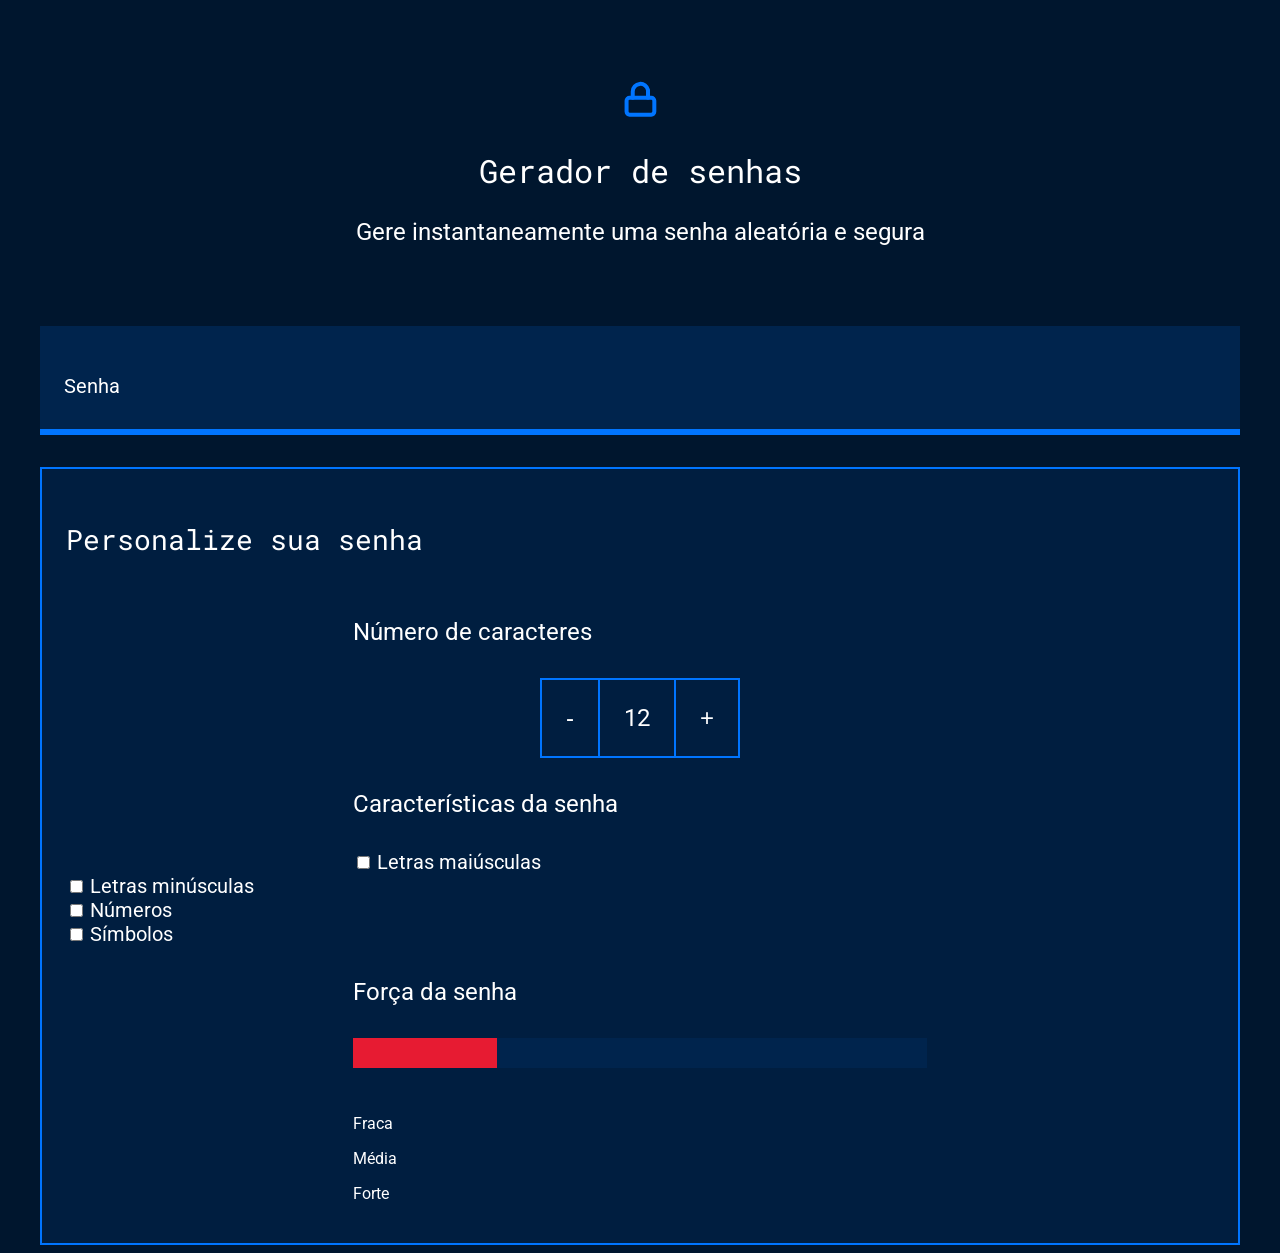
==== index.html @ b239f07e "." ====
<!DOCTYPE html>
<html lang="en">

<head>
    <meta charset="UTF-8">
    <meta name="viewport" content="width=device-width, initial-scale=1.0">
    <link rel="stylesheet" href="style.css">
    <title>Programando senhas seguras</title>
</head>

<body>
    <section class="conteudo">
        <div class="conteudo-titulo">
            <img src="unlock (3) (1).svg" alt="cadeado fechado">
            <h2 class="titulo-principal">Gerador de senhas</h2>
            <h3 class="titulo-secundario">Gere instantaneamente uma senha aleatória e segura</h3>
        </div>
        <div class="conteudo-senha">
            <label for="senha">Senha</label>
            <input name="senha" type="text" id="campo-senha" readonly>
        </div>
        <div class="parametro">
            <h3 class="parametro-titulo">Personalize sua senha</h3>
            <div class="parametro-coluna__senha">
                <div class="parametro-senha">
                    <h4 class="parametro-senha__titulo">Número de caracteres</h4>
                    <div class="parametro-senha-botoes">
                        <button class="parametro-senha__botao">-</button>
                        <p class="parametro-senha__texto">12</p>
                        <button class="parametro-senha__botao">+</button>
                    </div>
                </div>
                <div class="parametro-senha">
                    <h4 class="parametro-senha__titulo">Características da senha</h4>
                    <div class="parametro-senha-checkbox"></div>
                    <input name="maiusculo" type="checkbox">
                    <label for="maiusculo">Letras maiúsculas</label>
                </div>
                <div class="parametro-senha-checkbox">
                    <input name="minusculo" type="checkbox">
                    <label for="minusculo">Letras minúsculas</label>
                </div>
                <div class="parametro-senha-checkbox">
                    <input name="numero" type="checkbox">
                    <label for="numero">Números</label>
                </div>
                <div class="parametro-senha-checkbox">
                    <input name="simbolo" type="checkbox">
                    <label for="simbolo">Símbolos</label>
                </div>
                <div class="parametro-senha">
                    <h4 class="parametro-senha__titulo">Força da senha</h4>
                    <div class="barra"></div>
                    <div class="forca fraca"></div>
                    <div class="parametro-senha-textos">
                        <p>Fraca</p>
                        <p>Média</p>
                        <p>Forte</p>
                    </div>

                </div>
            </div>
        </div>
    </section>
</body>

</html>
---- style.css ----
@import url('https://fonts.googleapis.com/css2?family=Roboto&family=Roboto+Mono&display=swap');

:root{
    --branco: white;
    --cor-de-fundo: #00162E;
    --fundo-senha: #00244D;
    --fundo-texto: #001E40;
    --borda: #0075FF;
    --roboto: 'Roboto', sans-serif;
    --roboto-mono: 'Roboto Mono', monospace;
}

*{
    font-weight: 400;
}

body{
    color: var(--branco);
    background-color: var(--cor-de-fundo);
    font-family: var(--roboto);
}


.titulo-principal {
    font-family: var(--roboto-mono);
    font-size: 32px;
}

.titulo-secundario {
    font-size: 24px;
}

.conteudo-titulo {
    text-align: center;
    margin-top: 80px;
}

.conteudo-senha {
    margin-top: 80px;
    background: var(--fundo-senha);
    padding: 24px;
    border-bottom: 6px solid var(--borda);
}

#campo-senha {
    background-color: var(--fundo-senha);
    border: none;
    color: var(--branco);
    font-family: var(--roboto-mono);
    font-size: 40px;
    width: 70%;
}

#campo-senha:focus {
    outline: none;
}

.conteudo {
    max-width: 1200px;
    margin: 0 auto;
}


.parametro {
    background-color: var(--fundo-texto);
    border: 2px solid var(--borda);
    margin-top: 32px;
    padding: 24px;
}

.parametro-titulo {
    font-family: var(--roboto-mono);
    font-size: 28px;
}

.parametro-senha__titulo {
    font-size: 24px;
}

.parametro-coluna__senha {
    display: flex;
    flex-direction: column;
    justify-content: center;
}

.parametro-senha {
    width: 50%;
    margin: 0 auto;
}


.parametro-senha-botoes{
    display: flex;
    justify-content: center;
}

.parametro-senha__botao{
background-color: var(--fundo-texto);
color: var(--branco);
border: 2px solid var(--borda);
padding: 24px;
font-size: 24px;
cursor: pointer;
}

.parametro-senha__texto{
display: flex;
justify-content: space-between;
padding: 24px;
border-top: 2px solid var(--borda);
border-bottom: 2px solid var(--borda);
margin: 0;
font-size: 24px;
}

.media{
    background-color: #FAF408;
    width: 50%;
}

.forte{
    background-color: #00FF85;
    width: 100%;
}


label{
    font-size: 20px;
}

.checkbox{
    width: 20px;
    height: 20px;
    cursor: pointer;
}

.barra{
    background-color: var(--fundo-senha);
    height: 30px;
    width: 100%;
}
.forca{
    height: 30px;
    position: relative;
    bottom: 30px;
}

.fraca{
    width: 25%;
    background-color: #E71B32; 
}
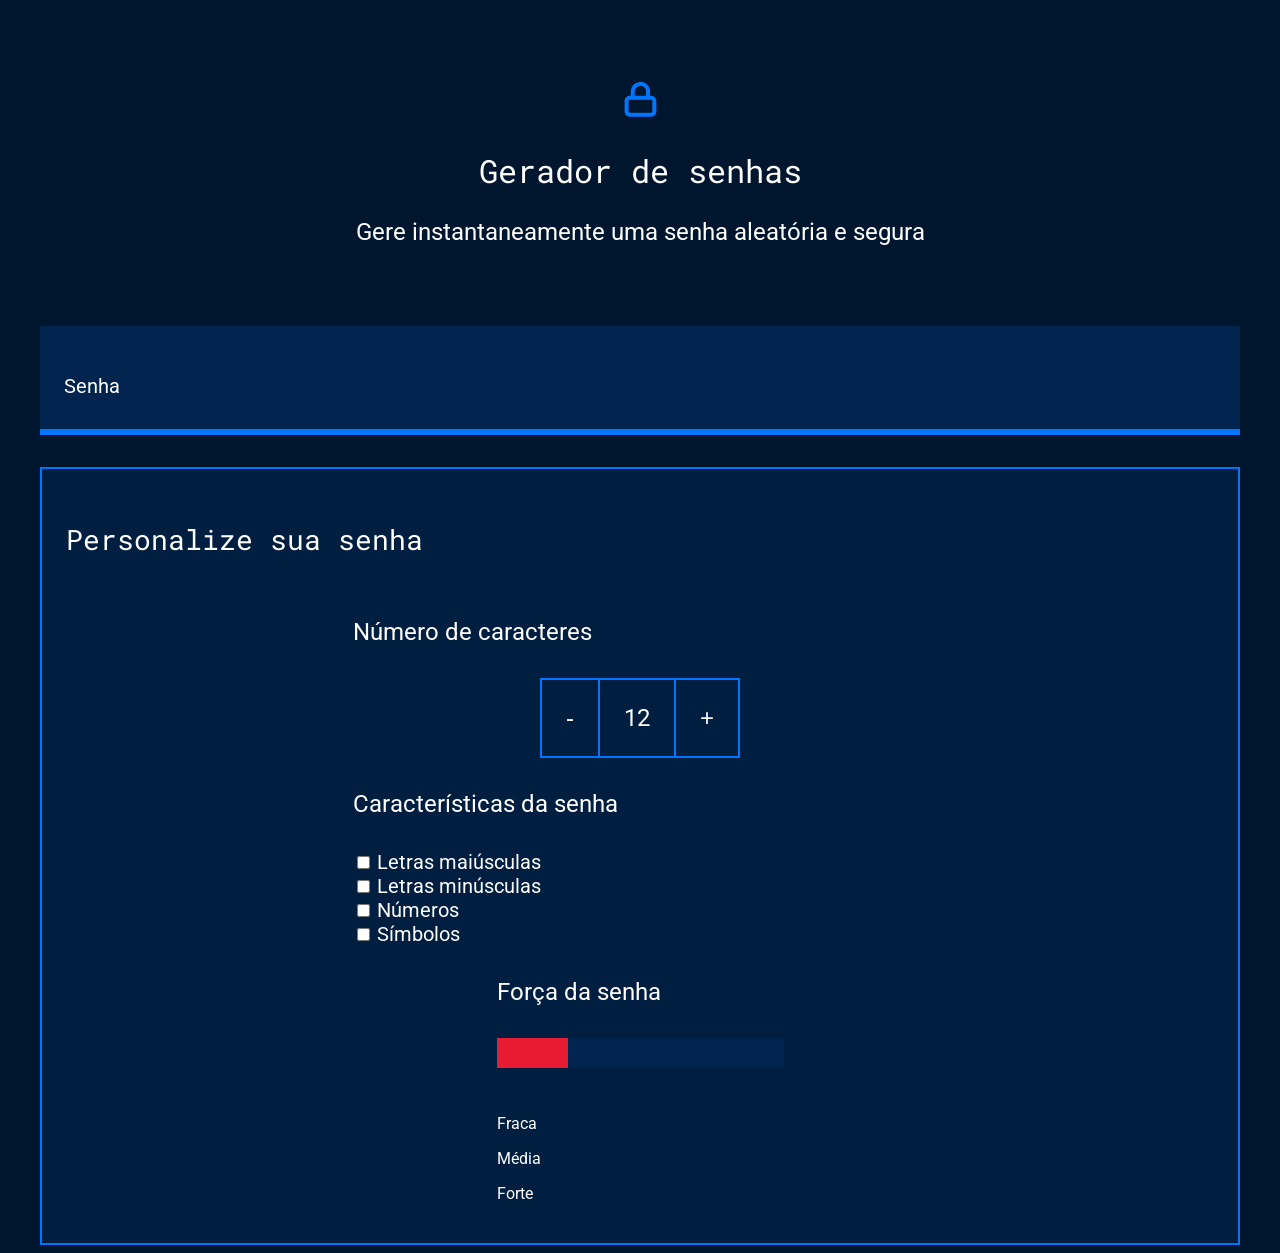
==== commit 3e84e8e9: "." ====
--- a/index.html
+++ b/index.html
@@ -32,10 +32,10 @@
                 </div>
                 <div class="parametro-senha">
                     <h4 class="parametro-senha__titulo">Características da senha</h4>
-                    <div class="parametro-senha-checkbox"></div>
+                    <div class="parametro-senha-checkbox">
                     <input name="maiusculo" type="checkbox">
                     <label for="maiusculo">Letras maiúsculas</label>
-                </div>
+                     </div>
                 <div class="parametro-senha-checkbox">
                     <input name="minusculo" type="checkbox">
                     <label for="minusculo">Letras minúsculas</label>
@@ -62,6 +62,7 @@
             </div>
         </div>
     </section>
+  <script src="main.js"></script>
 </body>
 
 </html>
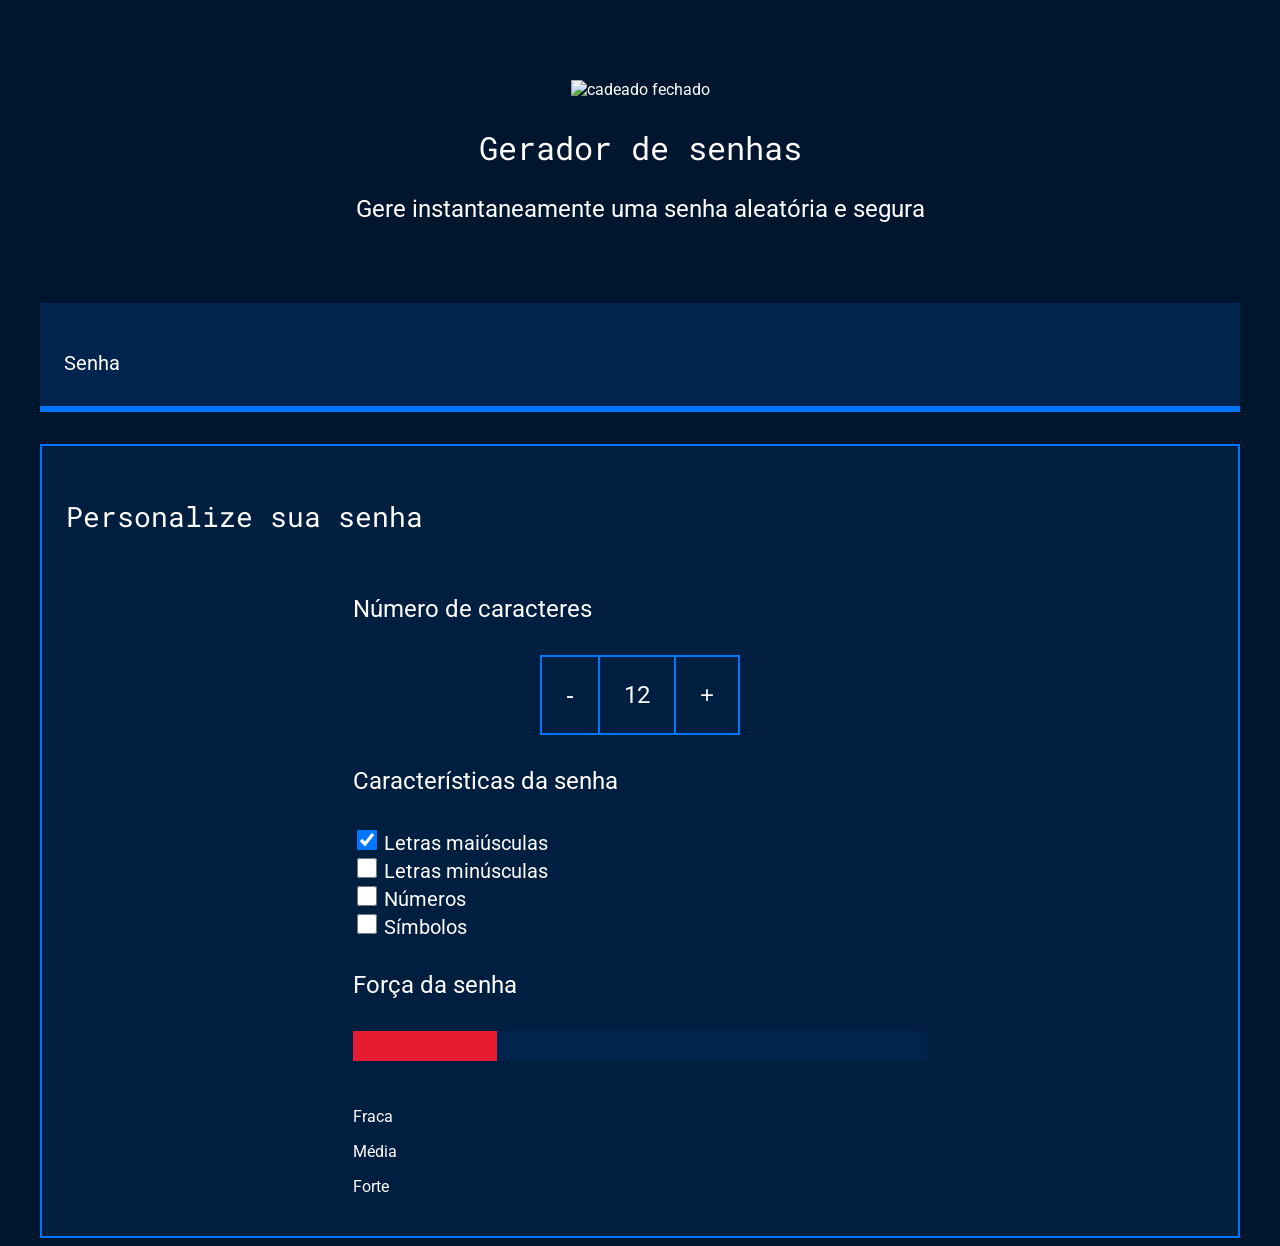
==== commit 4feea33c: "." ====
--- a/index.html
+++ b/index.html
@@ -1,17 +1,17 @@
 <!DOCTYPE html>
-<html lang="en">
+<html lang="pt-br">
 
 <head>
     <meta charset="UTF-8">
     <meta name="viewport" content="width=device-width, initial-scale=1.0">
+    <title>Gerador de senha</title>
     <link rel="stylesheet" href="style.css">
-    <title>Programando senhas seguras</title>
 </head>
 
 <body>
     <section class="conteudo">
         <div class="conteudo-titulo">
-            <img src="unlock (3) (1).svg" alt="cadeado fechado">
+            <img src="unlock.svg" alt="cadeado fechado">
             <h2 class="titulo-principal">Gerador de senhas</h2>
             <h3 class="titulo-secundario">Gere instantaneamente uma senha aleatória e segura</h3>
         </div>
@@ -33,20 +33,21 @@
                 <div class="parametro-senha">
                     <h4 class="parametro-senha__titulo">Características da senha</h4>
                     <div class="parametro-senha-checkbox">
-                    <input name="maiusculo" type="checkbox">
-                    <label for="maiusculo">Letras maiúsculas</label>
-                     </div>
-                <div class="parametro-senha-checkbox">
-                    <input name="minusculo" type="checkbox">
-                    <label for="minusculo">Letras minúsculas</label>
-                </div>
-                <div class="parametro-senha-checkbox">
-                    <input name="numero" type="checkbox">
-                    <label for="numero">Números</label>
-                </div>
-                <div class="parametro-senha-checkbox">
-                    <input name="simbolo" type="checkbox">
-                    <label for="simbolo">Símbolos</label>
+                        <input name="maiusculo" type="checkbox" class="checkbox" checked>
+                        <label for="maiusculo">Letras maiúsculas</label>
+                    </div>
+                    <div class="parametro-senha-checkbox">
+                        <input name="minusculo" type="checkbox" class="checkbox">
+                        <label for="minusculo">Letras minúsculas</label>
+                    </div>
+                    <div class="parametro-senha-checkbox">
+                        <input name="numero" type="checkbox" class="checkbox">
+                        <label for="numero">Números</label>
+                    </div>
+                    <div class="parametro-senha-checkbox">
+                        <input name="simbolo" type="checkbox" class="checkbox">
+                        <label for="simbolo">Símbolos</label>
+                    </div>
                 </div>
                 <div class="parametro-senha">
                     <h4 class="parametro-senha__titulo">Força da senha</h4>
@@ -57,12 +58,11 @@
                         <p>Média</p>
                         <p>Forte</p>
                     </div>
-
                 </div>
             </div>
         </div>
     </section>
-  <script src="main.js"></script>
+    <script src="main.js"></script>
 </body>
 
 </html>
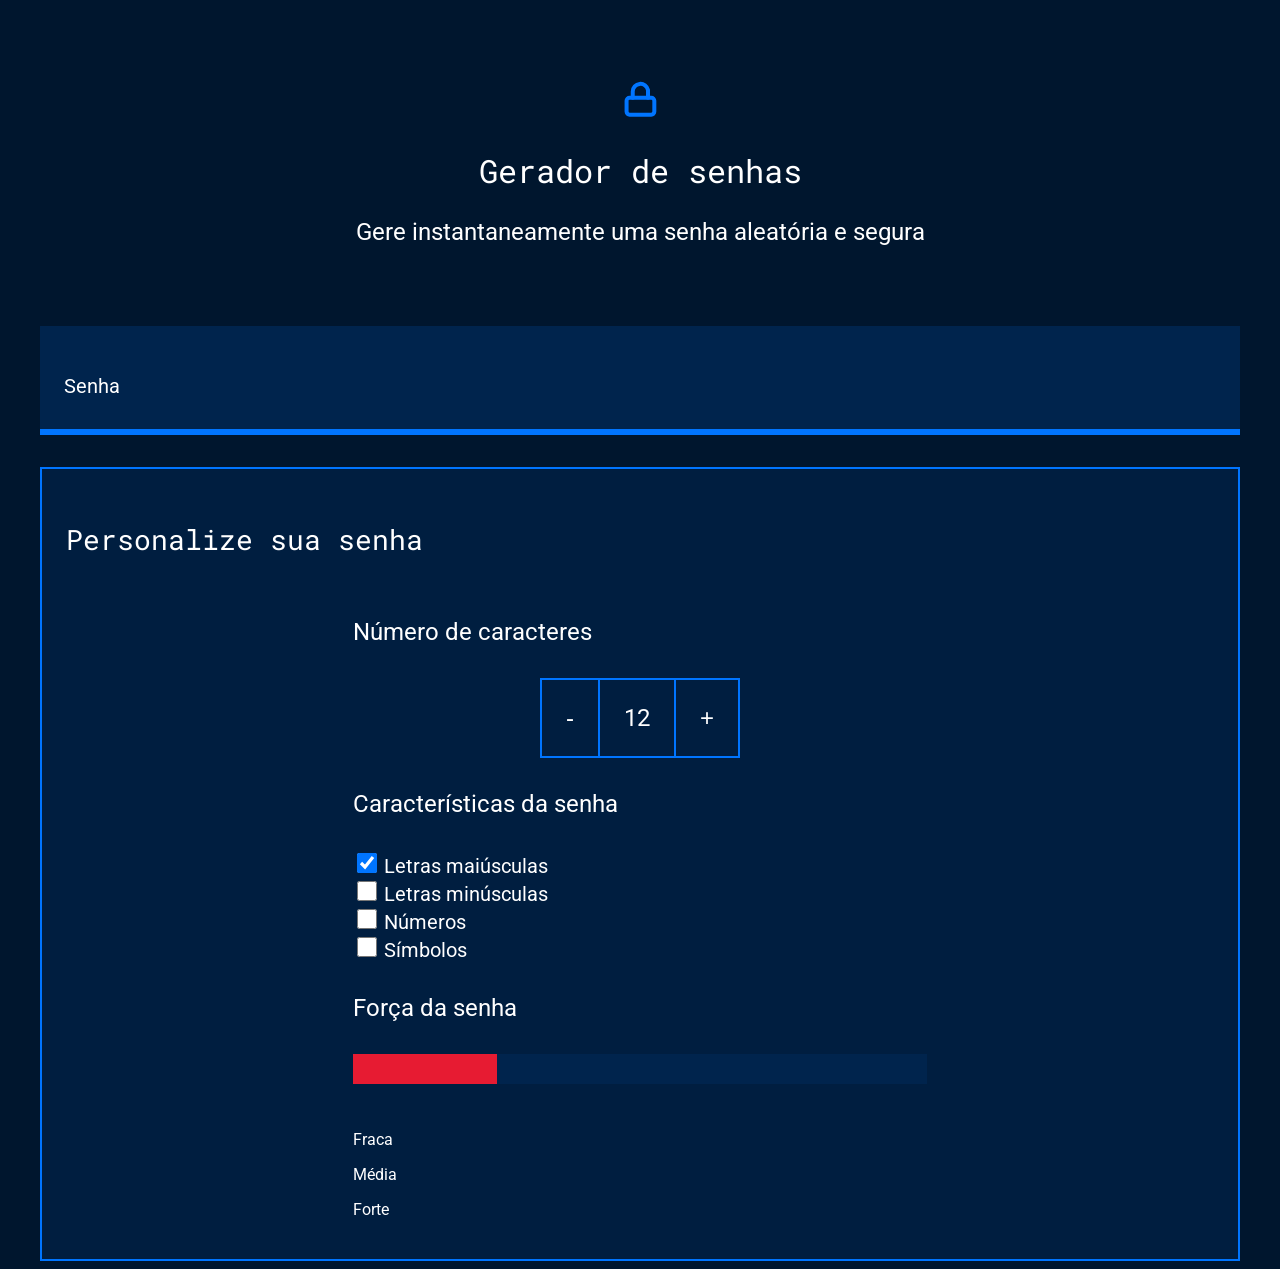
==== commit 64df98ef: "." ====
--- a/index.html
+++ b/index.html
@@ -11,7 +11,7 @@
 <body>
     <section class="conteudo">
         <div class="conteudo-titulo">
-            <img src="unlock.svg" alt="cadeado fechado">
+            <img src="unlock (3) (1).svg" alt="cadeado fechado">
             <h2 class="titulo-principal">Gerador de senhas</h2>
             <h3 class="titulo-secundario">Gere instantaneamente uma senha aleatória e segura</h3>
         </div>
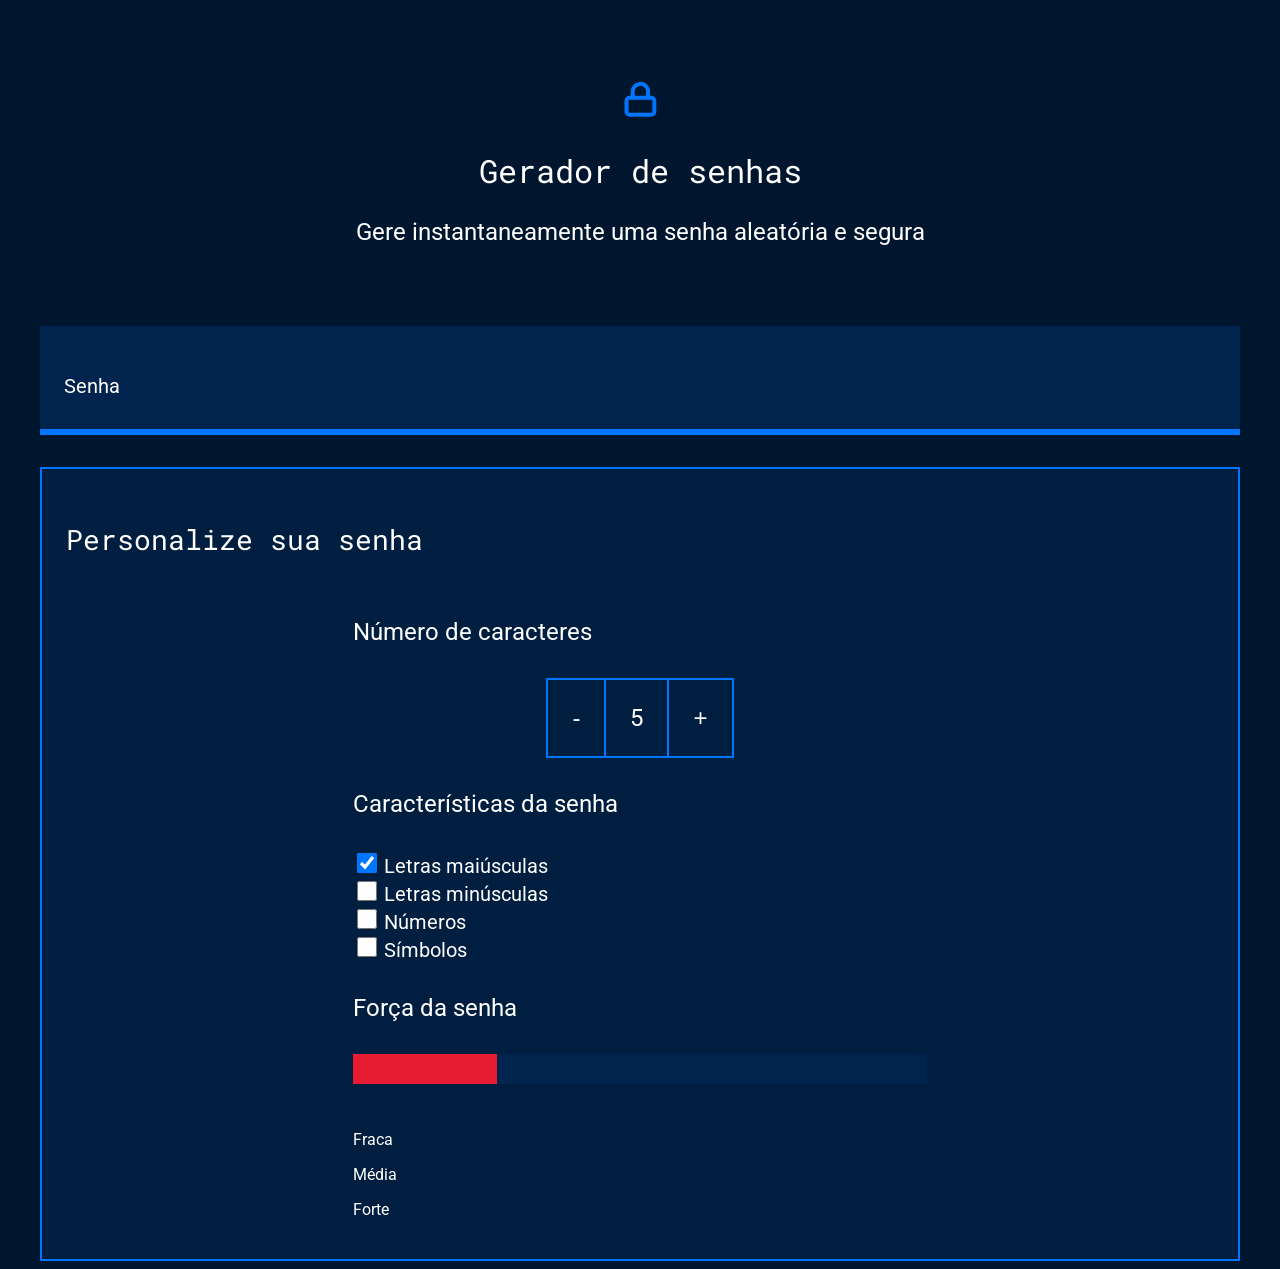
==== commit 5cb38016: "." ====
--- a/index.html
+++ b/index.html
@@ -26,7 +26,7 @@
                     <h4 class="parametro-senha__titulo">Número de caracteres</h4>
                     <div class="parametro-senha-botoes">
                         <button class="parametro-senha__botao">-</button>
-                        <p class="parametro-senha__texto">12</p>
+                        <p class="parametro-senha__texto">5</p>
                         <button class="parametro-senha__botao">+</button>
                     </div>
                 </div>
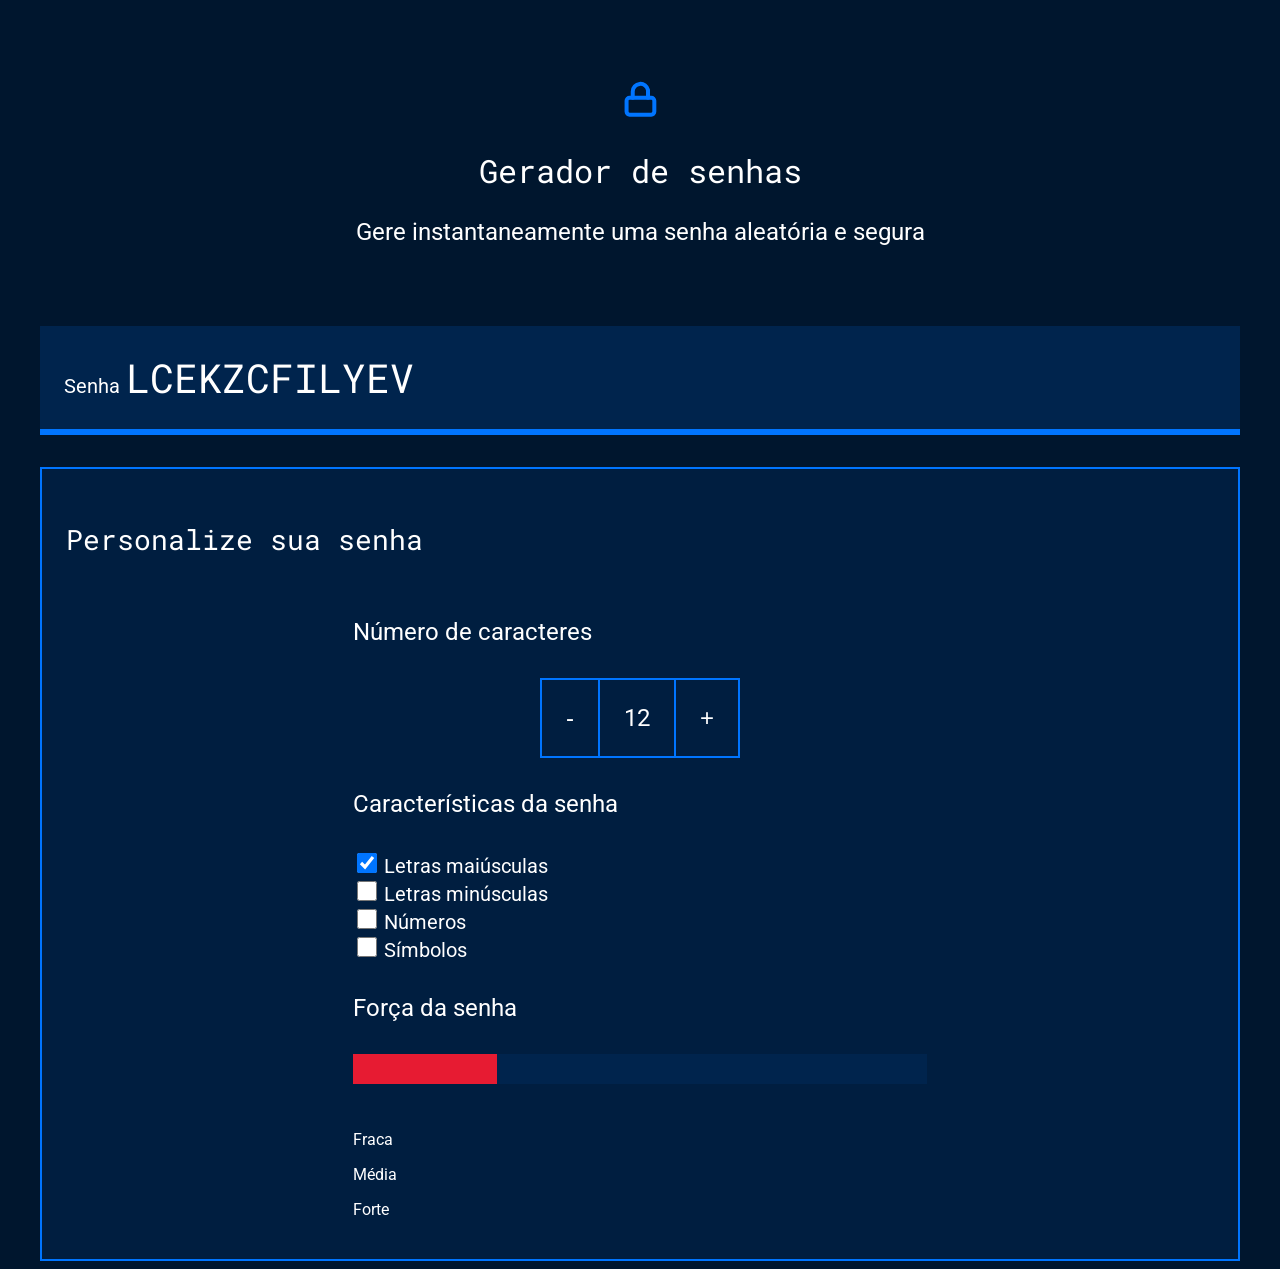
==== commit 8e7476f1: "." ====
--- a/index.html
+++ b/index.html
@@ -50,6 +50,7 @@
                     </div>
                 </div>
                 <div class="parametro-senha">
+                    <p class="entropia"></p>
                     <h4 class="parametro-senha__titulo">Força da senha</h4>
                     <div class="barra"></div>
                     <div class="forca fraca"></div>
--- a/style.css
+++ b/style.css
@@ -94,14 +94,6 @@
     justify-content: center;
 }
 
-.parametro-senha__botao{
-background-color: var(--fundo-texto);
-color: var(--branco);
-border: 2px solid var(--borda);
-padding: 24px;
-font-size: 24px;
-cursor: pointer;
-}
 
 .parametro-senha__texto{
 display: flex;
@@ -111,6 +103,15 @@
 border-bottom: 2px solid var(--borda);
 margin: 0;
 font-size: 24px;
+}
+
+.parametro-senha__botao{
+background-color: var(--fundo-texto);
+color: var(--branco);
+border: 2px solid var(--borda);
+padding: 24px;
+font-size: 24px;
+cursor: pointer;
 }
 
 .media{
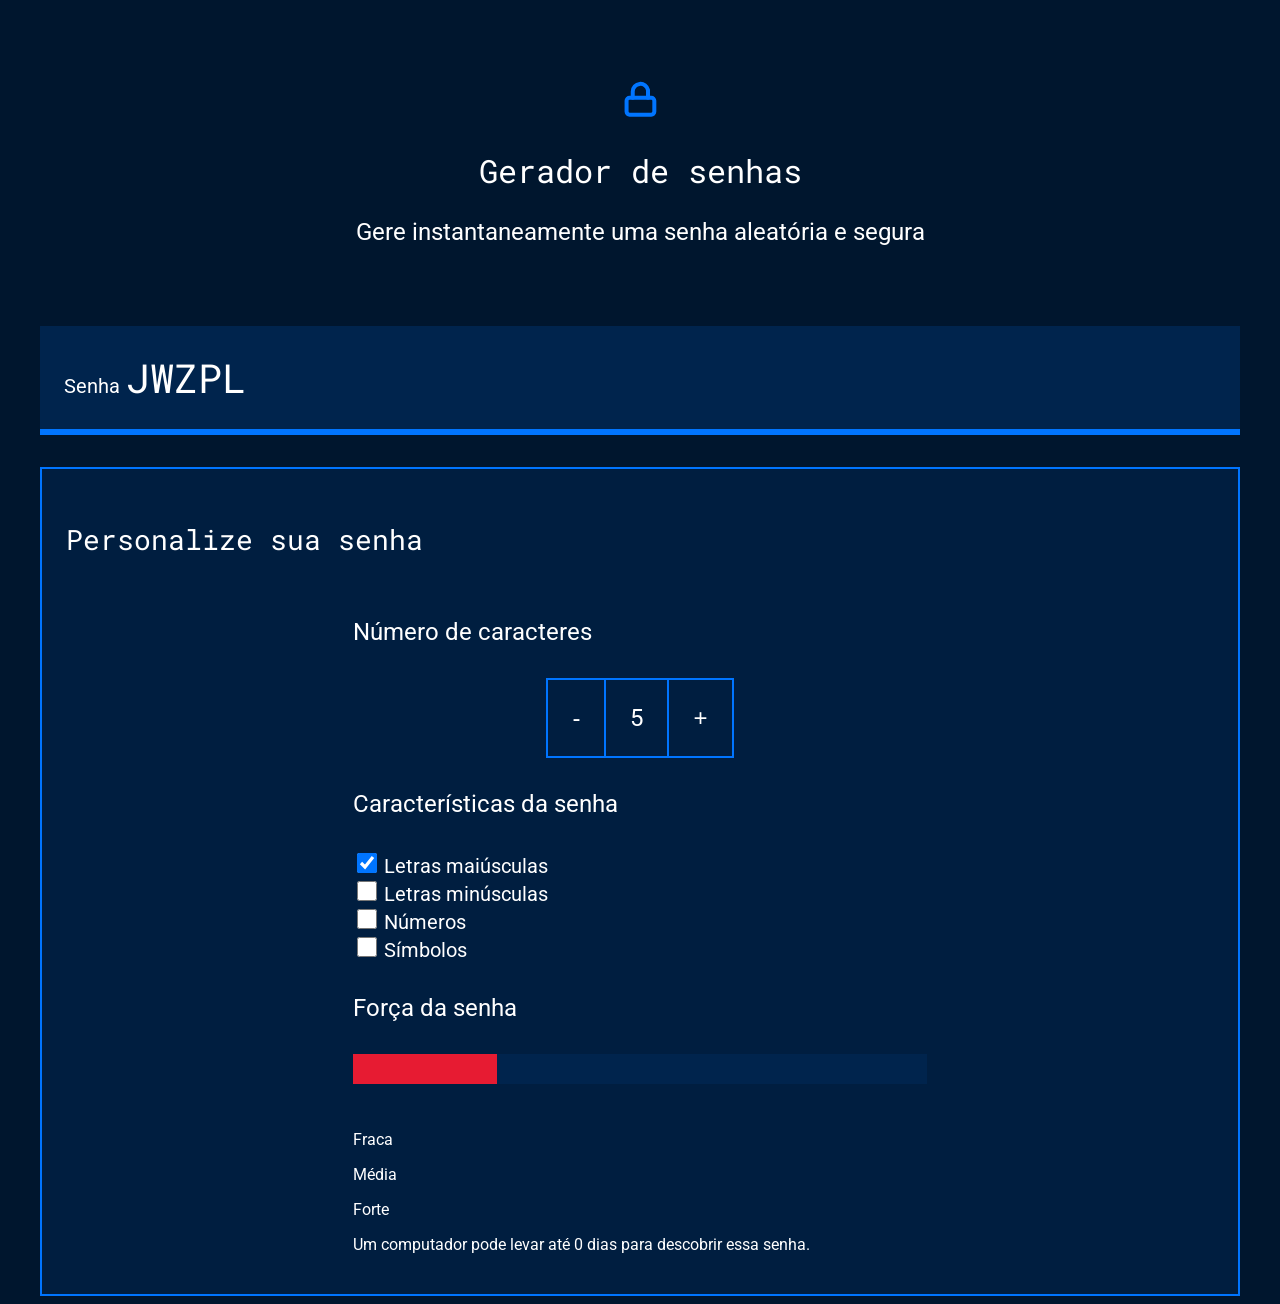
==== commit 8d5b41e4: "." ====
--- a/index.html
+++ b/index.html
@@ -50,7 +50,6 @@
                     </div>
                 </div>
                 <div class="parametro-senha">
-                    <p class="entropia"></p>
                     <h4 class="parametro-senha__titulo">Força da senha</h4>
                     <div class="barra"></div>
                     <div class="forca fraca"></div>
@@ -59,6 +58,7 @@
                         <p>Média</p>
                         <p>Forte</p>
                     </div>
+                     <p class="entropia"></p>
                 </div>
             </div>
         </div>
--- a/style.css
+++ b/style.css
@@ -1,7 +1,7 @@
 @import url('https://fonts.googleapis.com/css2?family=Roboto&family=Roboto+Mono&display=swap');
 
 :root{
-    --branco: white;
+    --branco: white;    
     --cor-de-fundo: #00162E;
     --fundo-senha: #00244D;
     --fundo-texto: #001E40;
